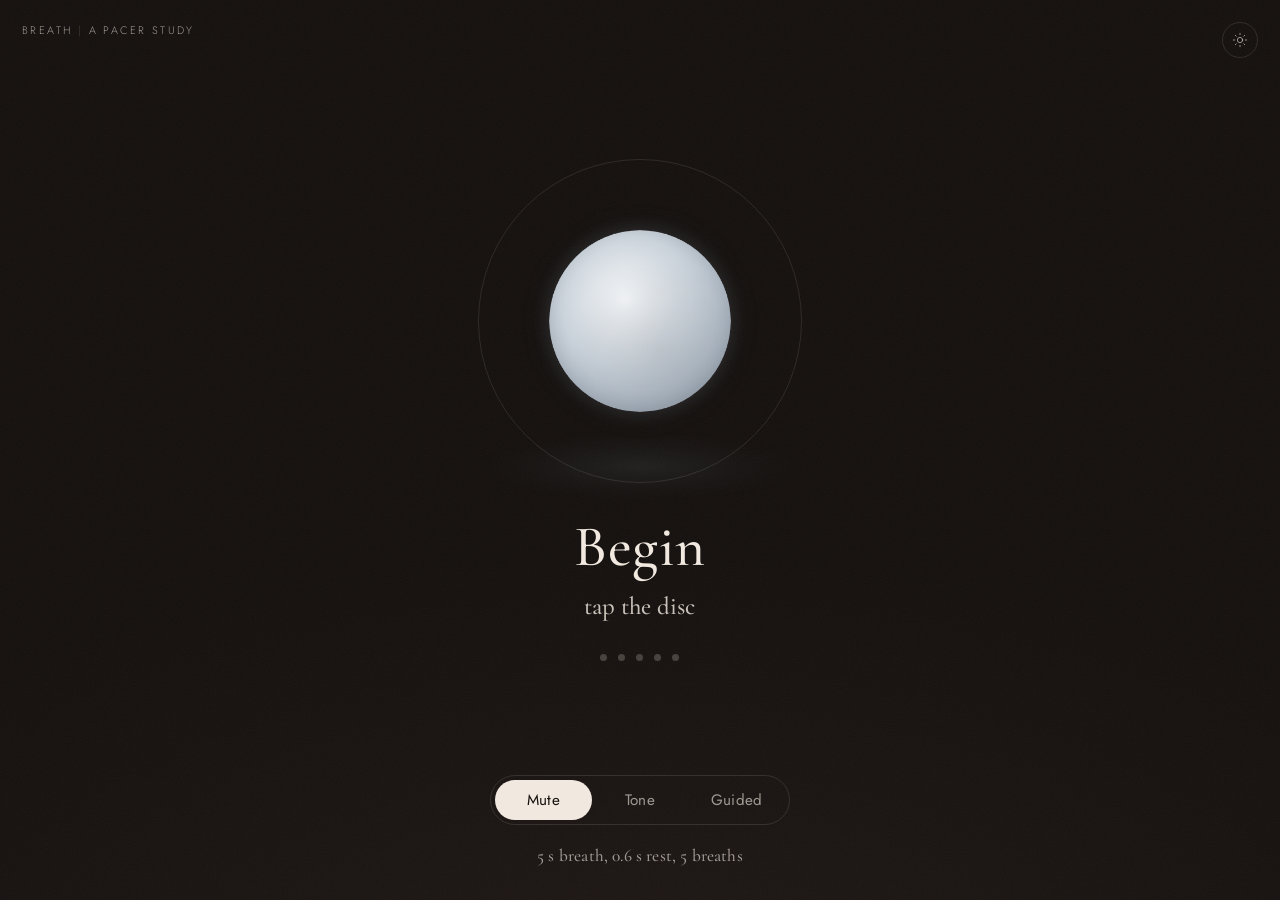
==== pacer/index.html @ 1f0fbef8 "Add files via upload" ====
<!DOCTYPE html>
<html lang="en">
<head>
<meta charset="UTF-8">
<meta name="viewport" content="width=device-width, initial-scale=1, viewport-fit=cover">
<title>Breath, a pacer study</title>
<link rel="preconnect" href="https://fonts.googleapis.com">
<link rel="preconnect" href="https://fonts.gstatic.com" crossorigin>
<link href="https://fonts.googleapis.com/css2?family=Cormorant+Garamond:ital,wght@0,400;0,500;0,600;1,400;1,500&family=Jost:wght@300;400;500&family=Noto+Serif+Devanagari:wght@400;500&display=swap" rel="stylesheet">
<style>
:root {
  --font-display: 'Cormorant Garamond', Georgia, serif;
  --font-body: 'Jost', system-ui, sans-serif;
  --font-dev: 'Noto Serif Devanagari', serif;

  /* Dusk (default) */
  --bg: #15110F;
  --bg-2: #1F1816;
  --fg: #F1E9DF;
  --fg-soft: rgba(241,233,223,.82);
  --fg-muted: rgba(241,233,223,.62);
  --fg-faint: rgba(241,233,223,.22);
  --line: rgba(241,233,223,.12);
  --panel: rgba(30,24,21,.55);
  --panel-border: rgba(241,233,223,.10);

  /* Disc colour state, driven by JS (0 = moon, 1 = sun) */
  --core: #F4F6F8;
  --mid: #D2D8DF;
  --edge: #8F9CAB;
  --glow: 170,190,210;
  --glow-a: .22;
  --scale: .56;
  --rise: 0px;
}

[data-theme="dawn"] {
  --bg: #F7F2ED;
  --bg-2: #EFE6DC;
  --fg: #1E1A17;
  --fg-soft: rgba(30,26,23,.82);
  --fg-muted: rgba(30,26,23,.64);
  --fg-faint: rgba(30,26,23,.22);
  --line: rgba(30,26,23,.10);
  --panel: rgba(255,255,255,.55);
  --panel-border: rgba(30,26,23,.08);
}

* { box-sizing: border-box; margin: 0; padding: 0; }
html, body { height: 100%; }
body { overflow-y: auto; }

body {
  font-family: var(--font-body);
  font-weight: 300;
  color: var(--fg);
  background: radial-gradient(120% 80% at 50% 110%, var(--bg-2) 0%, var(--bg) 60%);
  -webkit-font-smoothing: antialiased;
  overflow: hidden;
  transition: background .9s ease, color .9s ease;
  user-select: none;
  -webkit-user-select: none;
  -webkit-tap-highlight-color: transparent;
}

/* Grain */
body::before {
  content: '';
  position: fixed; inset: 0;
  pointer-events: none;
  opacity: .04;
  background-image: url("data:image/svg+xml;utf8,<svg xmlns='http://www.w3.org/2000/svg' width='160' height='160'><filter id='n'><feTurbulence type='fractalNoise' baseFrequency='.85' numOctaves='2' stitchTiles='stitch'/></filter><rect width='100%' height='100%' filter='url(%23n)'/></svg>");
  z-index: 0;
}

.stage {
  position: relative;
  z-index: 1;
  min-height: 100%;
  display: grid;
  grid-template-rows: auto 1fr auto;
  padding: max(22px, env(safe-area-inset-top)) 22px max(22px, env(safe-area-inset-bottom));
}

/* Header */
.top {
  display: flex;
  align-items: flex-start;
  justify-content: space-between;
}
.eyebrow {
  font-size: .68rem;
  letter-spacing: .22em;
  text-transform: uppercase;
  color: var(--fg-muted);
}
.eyebrow span { color: var(--fg-faint); margin: 0 .5em; }
.icons { display: flex; gap: 6px; }
.icon-btn {
  width: 36px; height: 36px;
  border-radius: 50%;
  border: 1px solid var(--line);
  background: transparent;
  color: var(--fg-muted);
  display: grid; place-items: center;
  cursor: pointer;
  transition: color .3s, border-color .3s, background .3s;
}
.icon-btn:hover { color: var(--fg); border-color: var(--fg-faint); }
.icon-btn[aria-pressed="true"] { color: var(--fg); background: var(--panel); }
.icon-btn svg { width: 16px; height: 16px; fill: none; stroke: currentColor; stroke-width: 1.4; stroke-linecap: round; stroke-linejoin: round; }

/* Centre */
.centre {
  display: flex;
  flex-direction: column;
  align-items: center;
  justify-content: center;
  gap: clamp(18px, 4vmin, 40px);
  min-height: 0;
}

.disc-wrap {
  position: relative;
  width: min(62vmin, 420px, 36vh);
  height: min(62vmin, 420px, 36vh);
  display: grid;
  place-items: center;
  cursor: pointer;
}

/* Resting ring: shows the full extent of the breath */
.disc-wrap::before {
  content: '';
  position: absolute;
  inset: 0;
  border-radius: 50%;
  border: 1px solid var(--line);
  opacity: .9;
}

/* Soft pool of light beneath the disc, brightens as it fills */
.ground {
  position: absolute;
  left: 50%; bottom: -6%;
  width: 110%; height: 22%;
  border-radius: 50%;
  background: radial-gradient(ellipse at center, rgba(var(--glow), calc(var(--glow-a) * .5)) 0%, rgba(var(--glow), calc(var(--glow-a) * .15)) 40%, rgba(var(--glow), 0) 72%);
  transform: translateX(-50%) scaleX(calc(.7 + var(--scale) * .4));
  pointer-events: none;
}

.halo {
  position: absolute;
  width: 100%; height: 100%;
  border-radius: 50%;
  background: radial-gradient(circle,
    rgba(var(--glow), calc(var(--glow-a) * .9)) 0%,
    rgba(var(--glow), calc(var(--glow-a) * .55)) 30%,
    rgba(var(--glow), calc(var(--glow-a) * .22)) 46%,
    rgba(var(--glow), calc(var(--glow-a) * .06)) 60%,
    rgba(var(--glow), 0) 70%);
  transform: translateY(var(--rise)) scale(calc(var(--scale) * 1.35));
  will-change: transform;
}

.disc {
  position: absolute;
  width: 100%; height: 100%;
  border-radius: 50%;
  background:
    radial-gradient(circle at 42% 38%, var(--core) 0%, var(--mid) 42%, var(--edge) 100%);
  /* The wide glow lives in .halo (a gradient); keep the disc's own shadow tight so the repainted area stays small */
  box-shadow:
    inset 0 -8px 30px rgba(0,0,0,.10),
    0 0 34px rgba(var(--glow), calc(var(--glow-a) * .9));
  transform: translateY(var(--rise)) scale(var(--scale));
  will-change: transform;
}

/* a whisper of texture on the surface */
.disc::after {
  content: '';
  position: absolute; inset: 0;
  border-radius: 50%;
  background: radial-gradient(circle at 62% 66%, rgba(0,0,0,.08), transparent 55%);
  mix-blend-mode: multiply;
}

/* Labels */
.label {
  text-align: center;
}
.phase {
  font-family: var(--font-display);
  font-weight: 500;
  font-size: clamp(2.6rem, 8vmin, 3.6rem);
  letter-spacing: .01em;
  line-height: 1;
  transition: opacity .55s ease, transform .55s ease;
}
.phase.swap { opacity: 0; transform: translateY(4px); }
.sanskrit {
  margin-top: .6em;
  font-family: var(--font-display);
  font-weight: 500;
  font-size: clamp(1.25rem, 4.2vmin, 1.55rem);
  color: var(--fg-soft);
  transition: opacity .55s ease;
}
.sanskrit .dev { font-family: var(--font-dev); font-weight: 500; font-size: .92em; margin-left: .45em; }
.sanskrit.swap { opacity: 0; }

.counter {
  margin-top: 1.5em;
  margin-bottom: .4em;
  display: flex;
  justify-content: center;
  align-items: center;
  gap: 11px;
  min-height: 18px;
  font-family: var(--font-display);
  font-size: 1.15rem;
  letter-spacing: .06em;
  color: var(--fg-soft);
}
.counter .dot {
  width: 7px; height: 7px;
  border-radius: 50%;
  background: var(--fg-faint);
  transition: background .5s ease, transform .5s ease;
}
.counter .dot.done { background: var(--fg-muted); }
.counter .dot.now { transform: scale(1.5); background: var(--fg); }

/* Controls */
.controls {
  display: flex;
  justify-content: center;
  transition: opacity .6s ease, transform .6s ease, visibility 0s linear 0s;
}
.top { transition: opacity .6s ease, visibility 0s linear 0s; }
/* visibility:hidden after the fade so the panel's backdrop blur stops costing frames while breathing */
.controls.hidden, .top.hidden { opacity: 0; pointer-events: none; visibility: hidden; transition-delay: 0s, 0s, .6s; }
.controls.hidden { transform: translateY(8px); }

.controls { flex-direction: column; align-items: center; gap: 14px; padding-bottom: 6px; }

/* Segmented sound control: one track, a sliding thumb */
.seg {
  position: relative;
  display: grid;
  grid-template-columns: repeat(3, 1fr);
  width: min(100%, 300px);
  padding: 4px;
  border-radius: 999px;
  border: 1px solid var(--line);
}
.seg-thumb {
  position: absolute;
  top: 4px; bottom: 4px; left: 4px;
  width: calc((100% - 8px) / 3);
  border-radius: 999px;
  background: var(--fg);
  transform: translateX(calc(var(--i, 0) * 100%));
  transition: transform .45s cubic-bezier(.4,.1,.2,1);
}
.seg button {
  position: relative;
  font: 400 .95rem var(--font-body);
  letter-spacing: .02em;
  padding: 9px 0;
  border: 0;
  background: none;
  color: var(--fg-muted);
  cursor: pointer;
  transition: color .35s ease;
}
.seg button[aria-pressed="true"] { color: var(--bg); }

.summary {
  font: 500 1.08rem var(--font-display);
  letter-spacing: .01em;
  color: var(--fg-muted);
  background: none;
  border: 0;
  padding: 6px 10px;
  cursor: pointer;
  transition: color .3s ease;
}
.summary:hover { color: var(--fg); }

/* Settings sheet */
.sheet-scrim {
  position: fixed; inset: 0;
  background: rgba(0,0,0,.35);
  opacity: 0; pointer-events: none;
  transition: opacity .4s ease;
  z-index: 5;
}
.sheet {
  position: fixed;
  left: 50%; bottom: 0;
  width: min(100%, 460px);
  transform: translate(-50%, 104%);
  transition: transform .5s cubic-bezier(.3,.1,.2,1);
  z-index: 6;
  padding: 10px 26px max(22px, env(safe-area-inset-bottom));
  border-radius: 24px 24px 0 0;
  background: var(--bg-2);
  border-top: 1px solid var(--panel-border);
  display: flex; flex-direction: column; gap: 6px;
}
body.sheet-open .sheet { transform: translate(-50%, 0); }
body.sheet-open .sheet-scrim { opacity: 1; pointer-events: auto; }
.sheet-grip { width: 36px; height: 4px; border-radius: 4px; background: var(--fg-faint); margin: 0 auto 12px; }

.row {
  display: grid;
  grid-template-columns: 72px 1fr 52px;
  align-items: center;
  gap: 14px;
  min-height: 48px;
}
.row[hidden] { display: none; }
.row-label { font-size: .95rem; color: var(--fg-soft); }
.row output { font: 500 1.15rem var(--font-display); text-align: right; color: var(--fg); }
.row-count { grid-template-columns: 72px 1fr; }
.counts { display: flex; justify-content: space-between; }
.counts button {
  width: 42px; height: 42px;
  display: grid; place-items: center;
  padding: 0 0 1px;
  border-radius: 50%;
  border: 0;
  background: none;
  font: 400 1rem var(--font-body);
  line-height: 1;
  color: var(--fg-muted);
  cursor: pointer;
  transition: background .3s ease, color .3s ease;
}
.counts button[aria-pressed="true"] { background: var(--fg); color: var(--bg); }
.sheet-done {
  margin-top: 10px;
  align-self: center;
  font: 500 .95rem var(--font-body);
  letter-spacing: .04em;
  color: var(--fg);
  background: none;
  border: 1px solid var(--line);
  border-radius: 999px;
  padding: 10px 32px;
  cursor: pointer;
}

input[type=range] {
  -webkit-appearance: none; appearance: none;
  width: 100%; height: 22px;
  background: transparent;
  cursor: pointer;
}
input[type=range]::-webkit-slider-runnable-track {
  height: 1px; background: var(--fg-faint);
}
input[type=range]::-moz-range-track { height: 1px; background: var(--fg-faint); }
input[type=range]::-webkit-slider-thumb {
  -webkit-appearance: none;
  width: 14px; height: 14px; margin-top: -6.5px;
  border-radius: 50%;
  background: var(--fg);
  border: none;
}
input[type=range]::-moz-range-thumb {
  width: 14px; height: 14px; border-radius: 50%;
  background: var(--fg); border: none;
}

</style>
</head>
<body data-theme="dusk">

<main class="stage">
  <header class="top" id="top">
    <div class="eyebrow">Breath<span>|</span>a pacer study</div>
    <div class="icons">
      <button class="icon-btn" id="btn-theme" aria-pressed="false" title="Dawn / Dusk">
        <svg viewBox="0 0 24 24"><circle cx="12" cy="12" r="4"/><path d="M12 2v2M12 20v2M2 12h2M20 12h2M4.9 4.9l1.4 1.4M17.7 17.7l1.4 1.4M4.9 19.1l1.4-1.4M17.7 6.3l1.4-1.4"/></svg>
      </button>
    </div>
  </header>

  <section class="centre">
    <div class="disc-wrap" id="disc" role="button" aria-label="Start or pause the breath">
      <div class="ground"></div>
      <div class="halo"></div>
      <div class="disc"></div>
    </div>

    <div class="label">
      <div class="phase" id="phase">Begin</div>
      <div class="sanskrit" id="sanskrit">tap the disc</div>
      <div class="counter" id="counter"></div>
    </div>
  </section>

  <footer class="controls" id="controls">
    <div class="seg" id="chips-sound" role="radiogroup" aria-label="Sound">
      <span class="seg-thumb" aria-hidden="true"></span>
      <button data-sound="off" aria-pressed="true">Mute</button>
      <button data-sound="tone" aria-pressed="false">Tone</button>
      <button data-sound="guided" aria-pressed="false">Guided</button>
    </div>
    <button class="summary" id="btn-settings" aria-expanded="false">
      <span id="summary-text">5 s breath, 0.6 s rest, 5 breaths</span>
    </button>
  </footer>
</main>

<div class="sheet-scrim" id="scrim"></div>
<section class="sheet" id="sheet" aria-label="Settings" aria-hidden="true">
  <div class="sheet-grip" aria-hidden="true"></div>
  <div class="row">
    <span class="row-label">Breath</span>
    <input type="range" id="in-len" min="3" max="10" step="0.5" value="5">
    <output id="out-len">5 s</output>
  </div>
  <div class="row">
    <span class="row-label">Rest</span>
    <input type="range" id="in-hold" min="0" max="3" step="0.2" value="0.6">
    <output id="out-hold">0.6 s</output>
  </div>
  <div class="row row-count">
    <span class="row-label">Breaths</span>
    <div class="counts" id="chips-count">
      <button data-n="5" aria-pressed="true">5</button>
      <button data-n="8" aria-pressed="false">8</button>
      <button data-n="10" aria-pressed="false">10</button>
      <button data-n="25" aria-pressed="false">25</button>
      <button data-n="0" aria-pressed="false">&infin;</button>
    </div>
  </div>
  <button class="sheet-done" id="btn-done">Done</button>
</section>

<script>
(() => {
  // Palette endpoints. t = 1 is full inhale (sun), t = 0 is empty (moon).
  const PAL = {
    dusk: {
      sun:  { core: '#FFF4D6', mid: '#F2C577', edge: '#C9843A', glow: [236,168,86],  a: .48 },
      moon: { core: '#F5F7F9', mid: '#CBD3DB', edge: '#8593A3', glow: [168,186,206], a: .18 },
    },
    dawn: {
      sun:  { core: '#FFF7E0', mid: '#F3C879', edge: '#D08A3C', glow: [228,160,72],  a: .42 },
      moon: { core: '#FFFFFF', mid: '#E6EBF0', edge: '#B7C2CF', glow: [150,170,195], a: .20 },
    },
  };

  const hex2rgb = h => [1,3,5].map(i => parseInt(h.slice(i, i+2), 16));
  const lerp = (a, b, t) => a + (b - a) * t;
  const mix = (ha, hb, t) => {
    const a = hex2rgb(ha), b = hex2rgb(hb);
    return `rgb(${a.map((v,i) => Math.round(lerp(v, b[i], t))).join(',')})`;
  };
  const easeInOut = p => 0.5 - 0.5 * Math.cos(Math.PI * p);
  // Slightly asymmetric feel: inhale fills a touch faster at the start, exhale releases slowly.
  const easeIn  = p => 0.5 - 0.5 * Math.cos(Math.PI * Math.pow(p, .92));
  const easeOut = p => 1 - (0.5 - 0.5 * Math.cos(Math.PI * Math.pow(p, 1.08)));

  const body = document.body;
  const el = {
    disc: document.getElementById('disc'),
    phase: document.getElementById('phase'),
    sanskrit: document.getElementById('sanskrit'),
    counter: document.getElementById('counter'),
    controls: document.getElementById('controls'),
    top: document.getElementById('top'),
    len: document.getElementById('in-len'), outLen: document.getElementById('out-len'),
    hold: document.getElementById('in-hold'), outHold: document.getElementById('out-hold'),
    chips: document.getElementById('chips-count'),
    soundChips: document.getElementById('chips-sound'),
    summary: document.getElementById('summary-text'),
    settings: document.getElementById('btn-settings'),
    sheet: document.getElementById('sheet'),
    scrim: document.getElementById('scrim'),
    done: document.getElementById('btn-done'),
    theme: document.getElementById('btn-theme'),
  };

  const S = {
    running: false,
    phase: 'idle',          // idle | inhale | top | exhale | bottom | done
    phaseStart: 0,
    phaseElapsed: 0,        // for pause / resume
    fullness: 0,            // 0..1
    inhale: 5, exhale: 5, holdTop: .6, holdBottom: .25,
    target: 5, count: 0,
    sound: 'off',           // off | tone | guided
    theme: 'dusk',
  };

  const PHASE_TEXT = {
    idle:   ['Begin', 'tap the disc'],
    inhale: ['Inhale', 'pūraka <span class="dev">पूरक</span>'],
    top:    ['Rest',   'kumbhaka <span class="dev">कुम्भक</span>'],
    exhale: ['Exhale', 'recaka <span class="dev">रेचक</span>'],
    bottom: ['',       ''],
    paused: ['Paused', ''],
    done:   ['Complete', ''],
  };

  let shownPhase = null;
  function showLabel(key) {
    if (key === shownPhase) return;
    const prev = shownPhase;
    shownPhase = key;
    // 'bottom' keeps the Exhale label; no visual flicker between breaths
    if (key === 'bottom') return;
    const [title, sub] = PHASE_TEXT[key];
    el.phase.classList.add('swap'); el.sanskrit.classList.add('swap');
    setTimeout(() => {
      el.phase.textContent = title;
      el.phase.classList.toggle('done', key === 'done');
      el.sanskrit.innerHTML = sub;
      el.phase.classList.remove('swap'); el.sanskrit.classList.remove('swap');
    }, prev === null ? 0 : 280);
  }

  function renderCounter() {
    const c = el.counter;
    if (S.target && S.target <= 10) {
      c.innerHTML = '';
      for (let i = 0; i < S.target; i++) {
        const d = document.createElement('span');
        d.className = 'dot' + (i < S.count ? ' done' : '') + (i === S.count && S.running ? ' now' : '');
        c.appendChild(d);
      }
    } else if (S.target) {
      c.textContent = `${S.count} of ${S.target}`;
    } else {
      c.textContent = S.count ? `${S.count} ${S.count === 1 ? 'breath' : 'breaths'}` : '';
    }
  }

  // Per-frame vars go on the disc wrapper, not :root, so only the disc restyles each frame.
  function paint(f) {
    const p = PAL[S.theme];
    const st = el.disc.style;
    st.setProperty('--core', mix(p.moon.core, p.sun.core, f));
    st.setProperty('--mid',  mix(p.moon.mid,  p.sun.mid,  f));
    st.setProperty('--edge', mix(p.moon.edge, p.sun.edge, f));
    const g = p.moon.glow.map((v, i) => Math.round(lerp(v, p.sun.glow[i], f)));
    st.setProperty('--glow', g.join(','));
    st.setProperty('--glow-a', lerp(p.moon.a, p.sun.a, f).toFixed(3));
    st.setProperty('--scale', (0.56 + 0.38 * f).toFixed(4));
    st.setProperty('--rise', (-(f * 1.5)).toFixed(2) + '%');
  }

  // Audio. S.sound is 'off' | 'tone' | 'guided'.
  // 'tone' is one voice that swells and sinks with the breath, for eyes open.
  // 'guided' is the same voice, with silence through the hold. The quiet is the cue to pause.
  let actx = null, osc = null, osc2 = null, gain = null, master = null;
  function ensureAudio() {
    if (actx) return;
    actx = new (window.AudioContext || window.webkitAudioContext)();
    // Full scale into the output, so the phone's own volume buttons are the volume.
    if (navigator.audioSession) navigator.audioSession.type = 'playback';
    master = actx.createGain(); master.gain.value = 1;
    master.connect(actx.destination);

    // Tone: the inhale. Sine with a quiet octave below, lowpassed.
    gain = actx.createGain(); gain.gain.value = 0;
    const filt = actx.createBiquadFilter(); filt.type = 'lowpass'; filt.frequency.value = 520;
    osc = actx.createOscillator(); osc.type = 'sine'; osc.frequency.value = 174.6;      // F3
    osc2 = actx.createOscillator(); osc2.type = 'triangle'; osc2.frequency.value = 87.3; // F2
    const g2 = actx.createGain(); g2.gain.value = .35;
    osc.connect(filt); osc2.connect(g2); g2.connect(filt);
    filt.connect(gain); gain.connect(master);
    osc.start(); osc2.start();
  }
  const PAD_MAX = 0.05;
  const padLevel = f => S.sound === 'guided' ? PAD_MAX * (0.06 + 0.94 * f) : PAD_MAX * (0.25 + 0.75 * f);
  const padFreq  = f => lerp(164.8, 196.0, f);              // E3 to G3

  function restartParam(param, t) {
    param.cancelScheduledValues(t);
    param.setValueAtTime(param.value, t);
  }
  function curve(N, fn) { const a = new Float32Array(N); for (let i = 0; i < N; i++) a[i] = fn(i / (N - 1)); return a; }

  // Scheduled on the audio clock per phase, so it stays in time even if the screen stutters.
  function schedulePad(phase, remainingMs, fFrom) {
    if (S.sound === 'off' || !actx) return;
    const t = actx.currentTime;
    const lead = 0.12;                                       // glide from wherever we are, avoids clicks
    const d = Math.max(0.02, remainingMs / 1000);
    const span = Math.max(0.02, d - lead - 0.002);
    const t0 = t + lead + 0.001;
    const guided = S.sound === 'guided';
    [gain.gain, osc.frequency].forEach(p => restartParam(p, t));

    const fAt = phase === 'inhale' ? p => fFrom + (1 - fFrom) * easeIn(p)
              : phase === 'exhale' ? p => fFrom * easeOut(p)
              : () => (phase === 'top' ? 1 : 0);

    if (phase === 'inhale' || phase === 'exhale') {
      gain.gain.linearRampToValueAtTime(padLevel(fAt(0)), t + lead);
      osc.frequency.linearRampToValueAtTime(padFreq(fAt(0)), t + lead);
      gain.gain.setValueCurveAtTime(curve(48, p => padLevel(fAt(p))), t0, span);
      osc.frequency.setValueCurveAtTime(curve(48, p => padFreq(fAt(p))), t0, span);
    } else if (guided && phase === 'top') {
      gain.gain.linearRampToValueAtTime(0, t + 0.35);        // silence at the top: the quiet is the hold
    } else {
      gain.gain.linearRampToValueAtTime(padLevel(fAt(0)), t + lead);
      osc.frequency.linearRampToValueAtTime(padFreq(fAt(0)), t + lead);
    }
  }
  function audioOff() {
    if (!actx) return;
    const t = actx.currentTime;
    restartParam(gain.gain, t);
    gain.gain.setTargetAtTime(0, t, 0.2);
  }
  // Loop
  function durationOf(phase) {
    return { inhale: S.inhale, top: S.holdTop, exhale: S.exhale, bottom: S.holdBottom }[phase] * 1000;
  }
  function nextPhase(phase) {
    return { inhale: 'top', top: 'exhale', exhale: 'bottom', bottom: 'inhale' }[phase];
  }

  function enter(phase, now) {
    S.phase = phase; S.phaseStart = now; S.phaseElapsed = 0;
    if (phase === 'inhale' && S.target && S.count >= S.target) { finish(); return; }
    showLabel(phase);
    renderCounter();
    schedulePad(phase, durationOf(phase), (phase === 'inhale' || phase === 'bottom') ? 0 : 1);
  }

  function frame(now) {
    if (!S.running) return;
    let elapsed = now - S.phaseStart;
    let dur = durationOf(S.phase);
    while (elapsed >= dur) {
      if (S.phase === 'exhale') S.count++;
      const carry = elapsed - dur;
      enter(nextPhase(S.phase), now - carry);
      if (!S.running) return;
      elapsed = now - S.phaseStart;
      dur = durationOf(S.phase);
    }
    const p = dur > 0 ? elapsed / dur : 1;
    switch (S.phase) {
      case 'inhale': S.fullness = easeIn(p); break;
      case 'top':    S.fullness = 1; break;
      case 'exhale': S.fullness = easeOut(p); break;
      case 'bottom': S.fullness = 0; break;
    }
    paint(S.fullness);
    requestAnimationFrame(frame);
  }

  function start() {
    if (S.phase === 'done' || S.phase === 'idle') { S.count = 0; S.phase = 'idle'; }
    S.running = true;
    if (S.sound !== 'off') { ensureAudio(); actx.resume(); }
    const now = performance.now();
    if (S.phase === 'idle') enter('inhale', now);
    else {
      S.phaseStart = now - S.phaseElapsed;
      showLabel(S.phase);
      schedulePad(S.phase, durationOf(S.phase) - S.phaseElapsed, S.fullness);
    }
    renderCounter();
    requestAnimationFrame(frame);
    scheduleHide();
  }
  function pause() {
    S.running = false;
    S.phaseElapsed = performance.now() - S.phaseStart;
    showLabel('paused');
    renderCounter();
    audioOff();
    showControls();
  }
  function finish() {
    S.running = false;
    S.phase = 'done';
    showLabel('done');
    renderCounter();
    audioOff();
    settle(0);
    showControls();
  }
  // Glide fullness toward a value when not running (used for finish and reset)
  function settle(to) {
    const from = S.fullness, t0 = performance.now(), d = 1800;
    const step = now => {
      if (S.running) return;
      const p = Math.min(1, (now - t0) / d);
      S.fullness = lerp(from, to, easeInOut(p));
      paint(S.fullness);
      if (p < 1) requestAnimationFrame(step);
    };
    requestAnimationFrame(step);
  }

  // Controls auto-hide while breathing
  let hideTimer = null;
  function scheduleHide() {
    clearTimeout(hideTimer);
    hideTimer = setTimeout(() => {
      if (S.running) { el.controls.classList.add('hidden'); el.top.classList.add('hidden'); }
    }, 3200);
  }
  function showControls() {
    el.controls.classList.remove('hidden'); el.top.classList.remove('hidden');
    if (S.running) scheduleHide();
  }
  ['pointermove', 'pointerdown', 'keydown', 'touchstart'].forEach(ev =>
    window.addEventListener(ev, showControls, { passive: true }));

  // Wire up
  el.disc.addEventListener('click', () => S.running ? pause() : start());
  window.addEventListener('keydown', e => {
    if (e.code === 'Space') { e.preventDefault(); S.running ? pause() : start(); }
  });

  const fmt = v => `${parseFloat(v)} s`;
  function renderSummary() {
    const n = S.target ? `${S.target} breaths` : 'open count';
    el.summary.textContent = `${fmt(S.inhale)} breath, ${fmt(S.holdTop)} rest, ${n}`;
  }
  el.len.addEventListener('input', () => {
    S.inhale = S.exhale = parseFloat(el.len.value);
    el.outLen.textContent = fmt(el.len.value);
    renderSummary();
  });
  el.hold.addEventListener('input', () => {
    S.holdTop = parseFloat(el.hold.value);
    el.outHold.textContent = fmt(el.hold.value);
    renderSummary();
  });
  el.chips.addEventListener('click', e => {
    const b = e.target.closest('button'); if (!b) return;
    el.chips.querySelectorAll('button').forEach(c => c.setAttribute('aria-pressed', c === b));
    S.target = parseInt(b.dataset.n, 10);
    if (!S.running) { S.count = 0; if (S.phase === 'done') { S.phase = 'idle'; showLabel('idle'); } }
    renderCounter();
    renderSummary();
  });

  const SOUND_ORDER = ['off', 'tone', 'guided'];
  function applySoundMode() {
    el.soundChips.style.setProperty('--i', SOUND_ORDER.indexOf(S.sound));
    el.soundChips.querySelectorAll('button').forEach(c => c.setAttribute('aria-pressed', c.dataset.sound === S.sound));
    if (S.sound !== 'off') {
      ensureAudio(); actx.resume();
      if (S.running) schedulePad(S.phase, durationOf(S.phase) - (performance.now() - S.phaseStart), S.fullness);
    } else audioOff();
  }
  el.soundChips.addEventListener('click', e => {
    const b = e.target.closest('button'); if (!b) return;
    S.sound = b.dataset.sound;
    applySoundMode();
  });

  function openSheet(open) {
    body.classList.toggle('sheet-open', open);
    el.settings.setAttribute('aria-expanded', open);
    el.sheet.setAttribute('aria-hidden', !open);
  }
  el.settings.addEventListener('click', () => openSheet(true));
  el.done.addEventListener('click', () => openSheet(false));
  el.scrim.addEventListener('click', () => openSheet(false));
  el.theme.addEventListener('click', () => {
    S.theme = S.theme === 'dusk' ? 'dawn' : 'dusk';
    body.dataset.theme = S.theme;
    el.theme.setAttribute('aria-pressed', S.theme === 'dawn');
    paint(S.fullness);
  });

  // Initial (supports ?theme=dawn and ?auto=1 for linking straight into a breath)
  const q = new URLSearchParams(location.search);
  if (q.get('theme') === 'dawn') el.theme.click();
  paint(0);
  showLabel('idle');
  renderCounter();
  renderSummary();
  if (q.has('f')) {            // static preview of a given fullness, e.g. ?f=1 for the sun state
    S.fullness = Math.min(1, Math.max(0, parseFloat(q.get('f')) || 0));
    paint(S.fullness);
    showLabel(S.fullness > .5 ? 'inhale' : 'exhale');
  }
  if (q.get('auto') === '1') start();
})();
</script>
</body>
</html>
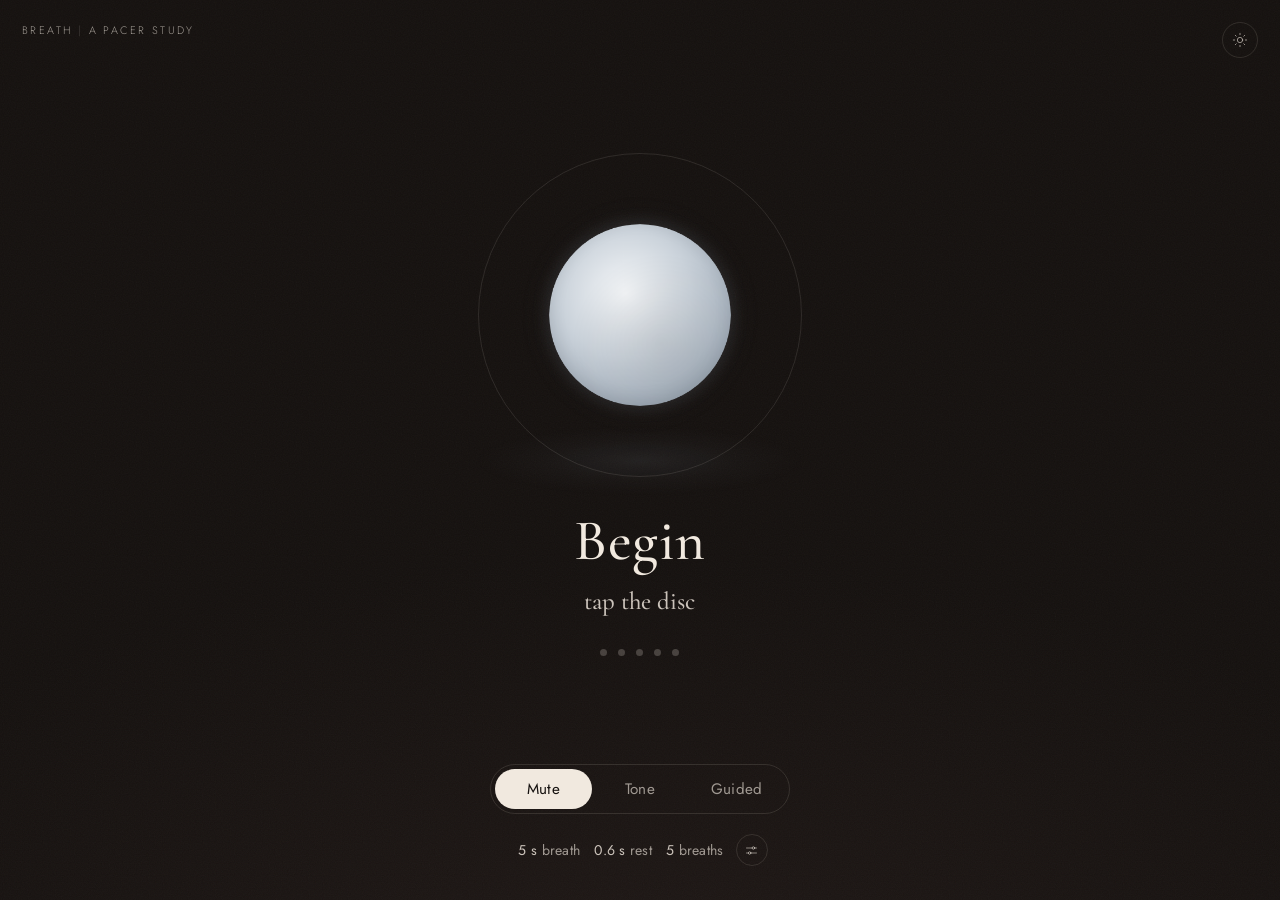
==== commit 2768f747: "Add files via upload" ====
--- a/pacer/index.html
+++ b/pacer/index.html
@@ -2,7 +2,7 @@
 <html lang="en">
 <head>
 <meta charset="UTF-8">
-<meta name="viewport" content="width=device-width, initial-scale=1, viewport-fit=cover">
+<meta name="viewport" content="width=device-width, initial-scale=1, maximum-scale=1, user-scalable=no, viewport-fit=cover">
 <title>Breath, a pacer study</title>
 <link rel="preconnect" href="https://fonts.googleapis.com">
 <link rel="preconnect" href="https://fonts.gstatic.com" crossorigin>
@@ -48,7 +48,7 @@
 
 * { box-sizing: border-box; margin: 0; padding: 0; }
 html, body { height: 100%; }
-body { overflow-y: auto; }
+body { overflow-y: auto; touch-action: pan-y; }
 
 body {
   font-family: var(--font-body);
@@ -278,17 +278,41 @@
 }
 .seg button[aria-pressed="true"] { color: var(--bg); }
 
+/* A quiet line of the current settings, with the same round icon as the theme button as the way in. */
 .summary {
-  font: 500 1.08rem var(--font-display);
-  letter-spacing: .01em;
+  display: inline-flex;
+  align-items: center;
+  gap: 12px;
+  min-height: 44px;
+  padding: 2px 2px 2px 8px;
+  border: 0;
+  background: none;
+  cursor: pointer;
+  font: 400 .88rem var(--font-body);
+  letter-spacing: .02em;
   color: var(--fg-muted);
-  background: none;
-  border: 0;
-  padding: 6px 10px;
-  cursor: pointer;
   transition: color .3s ease;
 }
-.summary:hover { color: var(--fg); }
+.summary #summary-text { display: inline-flex; gap: 14px; }
+.summary #summary-text b { font-weight: 400; color: var(--fg-soft); }
+.summary .tune {
+  width: 32px; height: 32px;
+  flex: none;
+  border-radius: 50%;
+  border: 1px solid var(--line);
+  display: grid; place-items: center;
+  transition: border-color .3s ease, color .3s ease;
+}
+.summary svg {
+  width: 15px; height: 15px;
+  fill: none;
+  stroke: currentColor;
+  stroke-width: 1.4;
+  stroke-linecap: round;
+}
+.summary:hover, .summary:focus-visible { color: var(--fg-soft); }
+.summary:hover .tune, .summary:focus-visible .tune,
+body.sheet-open .summary .tune { border-color: var(--fg-faint); color: var(--fg); }
 
 /* Settings sheet */
 .sheet-scrim {
@@ -411,8 +435,11 @@
       <button data-sound="tone" aria-pressed="false">Tone</button>
       <button data-sound="guided" aria-pressed="false">Guided</button>
     </div>
-    <button class="summary" id="btn-settings" aria-expanded="false">
-      <span id="summary-text">5 s breath, 0.6 s rest, 5 breaths</span>
+    <button class="summary" id="btn-settings" aria-expanded="false" aria-label="Edit breath, rest, and count">
+      <span id="summary-text"></span>
+      <span class="tune" aria-hidden="true">
+        <svg viewBox="0 0 24 24"><path d="M4 8h9M17 8h3M4 16h3M11 16h9"/><circle cx="15" cy="8" r="2"/><circle cx="9" cy="16" r="2"/></svg>
+      </span>
     </button>
   </footer>
 </main>
@@ -494,7 +521,7 @@
     phaseStart: 0,
     phaseElapsed: 0,        // for pause / resume
     fullness: 0,            // 0..1
-    inhale: 5, exhale: 5, holdTop: .6, holdBottom: .25,
+    inhale: 5, exhale: 5, holdTop: .6, holdBottom: .5,
     target: 5, count: 0,
     sound: 'off',           // off | tone | guided
     theme: 'dusk',
@@ -558,9 +585,22 @@
   }
 
   // Audio. S.sound is 'off' | 'tone' | 'guided'.
-  // 'tone' is one voice that swells and sinks with the breath, for eyes open.
-  // 'guided' is the same voice, with silence through the hold. The quiet is the cue to pause.
-  let actx = null, osc = null, osc2 = null, gain = null, master = null;
+  // Two fixed notes, a major sixth apart. B3 on the inhale, D3 on the exhale.
+  // They overlap only for a short moment as the inhale gives way to the exhale.
+  // The exhale note then finishes and goes quiet before the next inhale begins.
+  // In Guided the rest at the top is silence as well. Neither note ever slides in pitch.
+  let actx = null, sunGain = null, moonGain = null, master = null;
+  function makeVoice(hz) {
+    const g = actx.createGain(); g.gain.value = 0;
+    const real = new Float32Array([0, 0, 0, 0]);
+    const imag = new Float32Array([0, 1, 0.12, 0.03]);   // fundamental, a little octave, a trace of the 3rd
+    const osc = actx.createOscillator();
+    osc.setPeriodicWave(actx.createPeriodicWave(real, imag, { disableNormalization: true }));
+    osc.frequency.value = hz;
+    osc.connect(g); g.connect(master);
+    osc.start();
+    return g;
+  }
   function ensureAudio() {
     if (actx) return;
     actx = new (window.AudioContext || window.webkitAudioContext)();
@@ -568,20 +608,17 @@
     if (navigator.audioSession) navigator.audioSession.type = 'playback';
     master = actx.createGain(); master.gain.value = 1;
     master.connect(actx.destination);
-
-    // Tone: the inhale. Sine with a quiet octave below, lowpassed.
-    gain = actx.createGain(); gain.gain.value = 0;
-    const filt = actx.createBiquadFilter(); filt.type = 'lowpass'; filt.frequency.value = 520;
-    osc = actx.createOscillator(); osc.type = 'sine'; osc.frequency.value = 174.6;      // F3
-    osc2 = actx.createOscillator(); osc2.type = 'triangle'; osc2.frequency.value = 87.3; // F2
-    const g2 = actx.createGain(); g2.gain.value = .35;
-    osc.connect(filt); osc2.connect(g2); g2.connect(filt);
-    filt.connect(gain); gain.connect(master);
-    osc.start(); osc2.start();
-  }
-  const PAD_MAX = 0.05;
-  const padLevel = f => S.sound === 'guided' ? PAD_MAX * (0.06 + 0.94 * f) : PAD_MAX * (0.25 + 0.75 * f);
-  const padFreq  = f => lerp(164.8, 196.0, f);              // E3 to G3
+    sunGain = makeVoice(246.94);    // B3, the inhale
+    moonGain = makeVoice(146.83);   // D3, a major sixth below, the exhale
+  }
+  // Peak of one note around -18 dBFS. The phone's volume does the rest.
+  const PAD_MAX = 0.12;
+  // Shaped in decibels, so the rise is spread across the breath. 24 dB in Tone, 30 in Guided.
+  const level = f => {
+    const x = Math.min(1, Math.max(0, f));
+    const swingDb = S.sound === 'guided' ? 30 : 24;
+    return PAD_MAX * Math.pow(10, -swingDb * (1 - x) / 20);
+  };
 
   function restartParam(param, t) {
     param.cancelScheduledValues(t);
@@ -590,37 +627,77 @@
   function curve(N, fn) { const a = new Float32Array(N); for (let i = 0; i < N; i++) a[i] = fn(i / (N - 1)); return a; }
 
   // Scheduled on the audio clock per phase, so it stays in time even if the screen stutters.
-  function schedulePad(phase, remainingMs, fFrom) {
+  function schedulePad(phase, remainingMs) {
     if (S.sound === 'off' || !actx) return;
     const t = actx.currentTime;
-    const lead = 0.12;                                       // glide from wherever we are, avoids clicks
-    const d = Math.max(0.02, remainingMs / 1000);
+    const lead = 0.12;
+    const d = Math.max(0.05, remainingMs / 1000);
+    const total = Math.max(d, durationOf(phase) / 1000);
     const span = Math.max(0.02, d - lead - 0.002);
     const t0 = t + lead + 0.001;
     const guided = S.sound === 'guided';
-    [gain.gain, osc.frequency].forEach(p => restartParam(p, t));
-
-    const fAt = phase === 'inhale' ? p => fFrom + (1 - fFrom) * easeIn(p)
-              : phase === 'exhale' ? p => fFrom * easeOut(p)
-              : () => (phase === 'top' ? 1 : 0);
-
-    if (phase === 'inhale' || phase === 'exhale') {
-      gain.gain.linearRampToValueAtTime(padLevel(fAt(0)), t + lead);
-      osc.frequency.linearRampToValueAtTime(padFreq(fAt(0)), t + lead);
-      gain.gain.setValueCurveAtTime(curve(48, p => padLevel(fAt(p))), t0, span);
-      osc.frequency.setValueCurveAtTime(curve(48, p => padFreq(fAt(p))), t0, span);
-    } else if (guided && phase === 'top') {
-      gain.gain.linearRampToValueAtTime(0, t + 0.35);        // silence at the top: the quiet is the hold
+    // Where we are in the whole phase, so a resume does not replay the envelope from the start.
+    const uOf = p => Math.min(1, ((total - d) + lead + p * span) / total);
+    restartParam(sunGain.gain, t);
+    restartParam(moonGain.gain, t);
+
+    if (guided && phase === 'top') {
+      sunGain.gain.linearRampToValueAtTime(0, t + 0.35);
+      moonGain.gain.linearRampToValueAtTime(0, t + 0.35);
+      return;
+    }
+
+    const rise = Math.min(0.6, total * 0.2);
+    const fall = Math.min(0.95, total * 0.26);
+    const hand = Math.min(0.45, total * 0.18);
+    const moonExhale = u => {
+      const tSec = u * total;
+      const fallStart = Math.max(rise + 0.2, total - fall);
+      if (tSec <= rise) return level(tSec / Math.max(0.05, rise));
+      if (tSec <= fallStart) return PAD_MAX;
+      const k = Math.min(1, (tSec - fallStart) / Math.max(0.05, total - fallStart));
+      return PAD_MAX * Math.cos(k * Math.PI / 2);
+    };
+    const sunExhale = u => {
+      if (guided) return 0;
+      const tSec = u * total;
+      if (tSec >= hand) return 0;
+      return PAD_MAX * Math.cos((tSec / hand) * Math.PI / 2);
+    };
+
+    let sunAt, moonAt, moving;
+    if (phase === 'inhale') {
+      sunAt = p => level(easeIn(uOf(p)));
+      moonAt = () => 0;
+      moving = true;
+    } else if (phase === 'exhale') {
+      sunAt = p => sunExhale(uOf(p));
+      moonAt = p => moonExhale(uOf(p));
+      moving = true;
+    } else if (phase === 'top') {
+      sunAt = () => PAD_MAX;
+      moonAt = () => 0;
+      moving = false;
     } else {
-      gain.gain.linearRampToValueAtTime(padLevel(fAt(0)), t + lead);
-      osc.frequency.linearRampToValueAtTime(padFreq(fAt(0)), t + lead);
+      sunAt = () => 0;
+      moonAt = () => 0;
+      moving = false;
+    }
+
+    sunGain.gain.linearRampToValueAtTime(sunAt(0), t + lead);
+    moonGain.gain.linearRampToValueAtTime(moonAt(0), t + lead);
+    if (moving) {
+      sunGain.gain.setValueCurveAtTime(curve(64, sunAt), t0, span);
+      moonGain.gain.setValueCurveAtTime(curve(64, moonAt), t0, span);
     }
   }
   function audioOff() {
     if (!actx) return;
     const t = actx.currentTime;
-    restartParam(gain.gain, t);
-    gain.gain.setTargetAtTime(0, t, 0.2);
+    [sunGain, moonGain].forEach(g => {
+      restartParam(g.gain, t);
+      g.gain.setTargetAtTime(0, t, 0.2);
+    });
   }
   // Loop
   function durationOf(phase) {
@@ -635,7 +712,7 @@
     if (phase === 'inhale' && S.target && S.count >= S.target) { finish(); return; }
     showLabel(phase);
     renderCounter();
-    schedulePad(phase, durationOf(phase), (phase === 'inhale' || phase === 'bottom') ? 0 : 1);
+    schedulePad(phase, durationOf(phase));
   }
 
   function frame(now) {
@@ -670,7 +747,7 @@
     else {
       S.phaseStart = now - S.phaseElapsed;
       showLabel(S.phase);
-      schedulePad(S.phase, durationOf(S.phase) - S.phaseElapsed, S.fullness);
+      schedulePad(S.phase, durationOf(S.phase) - S.phaseElapsed);
     }
     renderCounter();
     requestAnimationFrame(frame);
@@ -721,6 +798,17 @@
   ['pointermove', 'pointerdown', 'keydown', 'touchstart'].forEach(ev =>
     window.addEventListener(ev, showControls, { passive: true }));
 
+  // iOS Safari ignores user-scalable=no. Block pinch and double-tap zoom directly,
+  // since tapping the disc repeatedly must never change the page scale.
+  ['gesturestart', 'gesturechange', 'gestureend'].forEach(ev =>
+    document.addEventListener(ev, e => e.preventDefault(), { passive: false }));
+  let lastTouchEnd = 0;
+  document.addEventListener('touchend', e => {
+    const now = Date.now();
+    if (now - lastTouchEnd < 350) e.preventDefault();
+    lastTouchEnd = now;
+  }, { passive: false });
+
   // Wire up
   el.disc.addEventListener('click', () => S.running ? pause() : start());
   window.addEventListener('keydown', e => {
@@ -729,8 +817,9 @@
 
   const fmt = v => `${parseFloat(v)} s`;
   function renderSummary() {
-    const n = S.target ? `${S.target} breaths` : 'open count';
-    el.summary.textContent = `${fmt(S.inhale)} breath, ${fmt(S.holdTop)} rest, ${n}`;
+    const n = S.target ? `<b>${S.target}</b> breaths` : '<b>open</b> count';
+    el.summary.innerHTML =
+      `<span><b>${fmt(S.inhale)}</b> breath</span><span><b>${fmt(S.holdTop)}</b> rest</span><span>${n}</span>`;
   }
   el.len.addEventListener('input', () => {
     S.inhale = S.exhale = parseFloat(el.len.value);
@@ -757,7 +846,7 @@
     el.soundChips.querySelectorAll('button').forEach(c => c.setAttribute('aria-pressed', c.dataset.sound === S.sound));
     if (S.sound !== 'off') {
       ensureAudio(); actx.resume();
-      if (S.running) schedulePad(S.phase, durationOf(S.phase) - (performance.now() - S.phaseStart), S.fullness);
+      if (S.running) schedulePad(S.phase, durationOf(S.phase) - (performance.now() - S.phaseStart));
     } else audioOff();
   }
   el.soundChips.addEventListener('click', e => {
